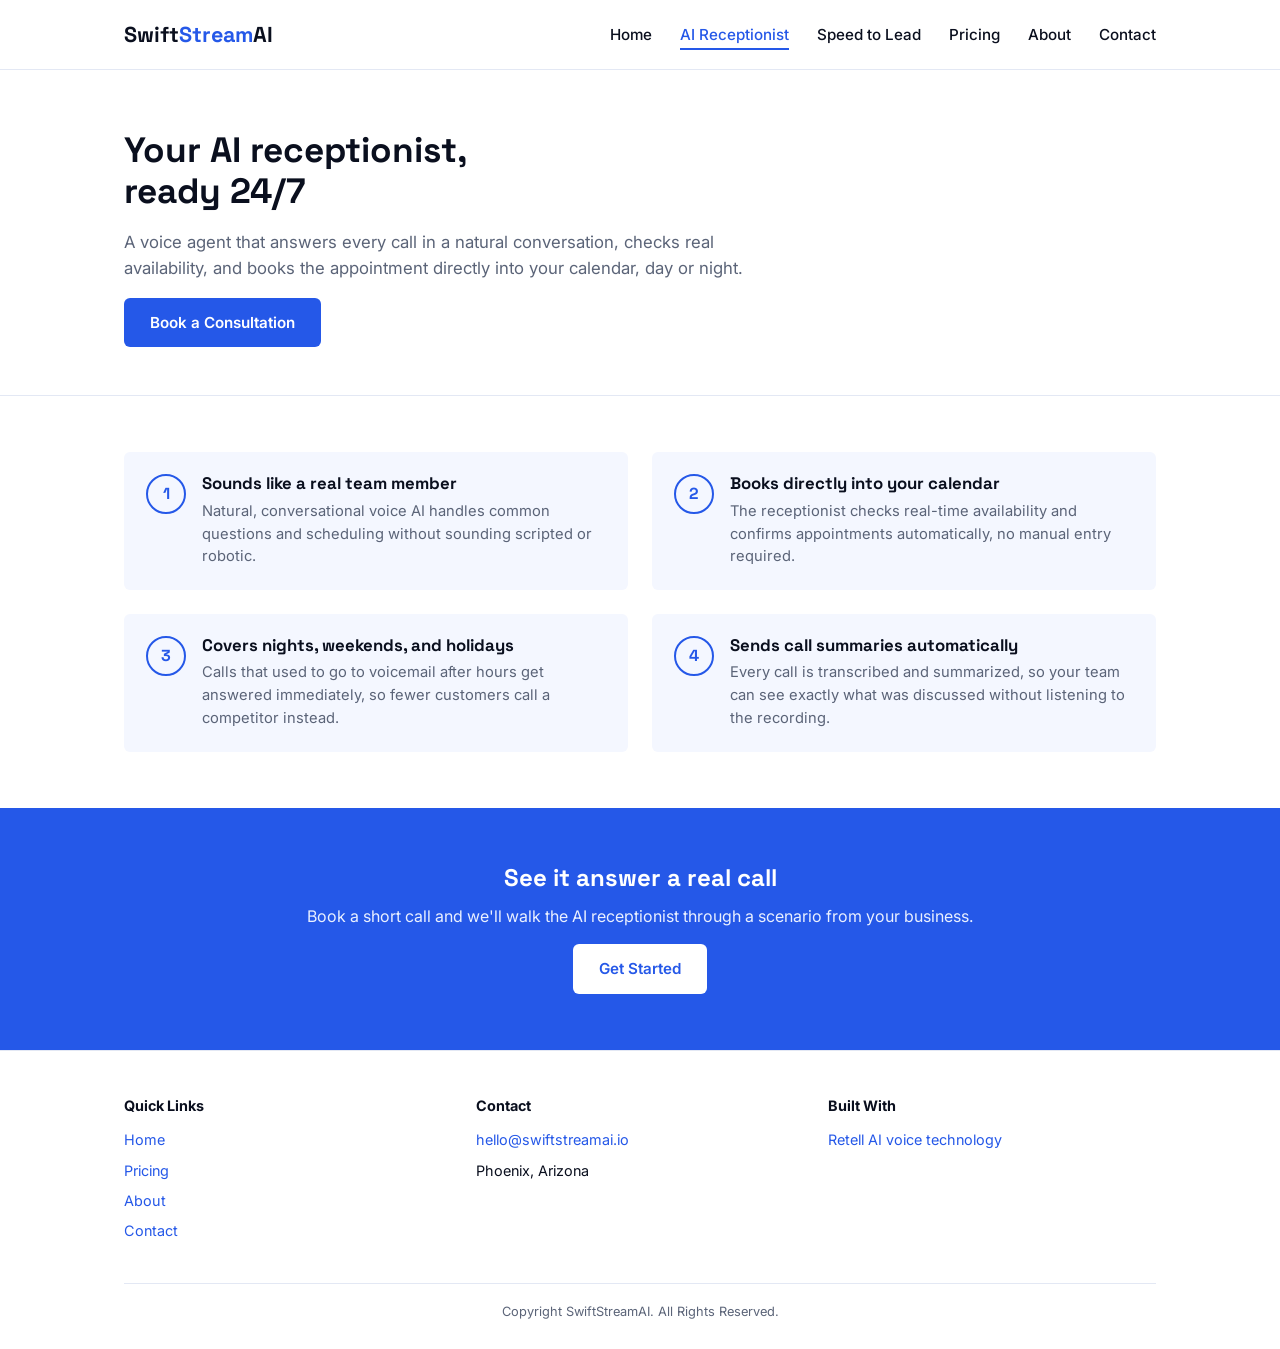
==== ai-receptionist.html @ 57c436b0 "Add files via upload" ====
<!DOCTYPE html>
<html lang="en">
<head>
  <meta charset="UTF-8">
  <meta name="viewport" content="width=device-width, initial-scale=1.0">
  <meta name="description" content="SwiftStreamAI's AI Receptionist answers every call, books appointments, and covers your business around the clock, even after hours.">
  <meta name="author" content="Sage Stone">
  <meta name="keywords" content="AI receptionist, voice AI, appointment booking, after hours calls, SwiftStreamAI">
  <title>AI Receptionist | SwiftStreamAI</title>
  <link rel="stylesheet" href="style.css">
  <link rel="preconnect" href="https://fonts.googleapis.com">
  <link href="https://fonts.googleapis.com/css2?family=Space+Grotesk:wght@500;700&family=Inter:wght@400;500;600&display=swap" rel="stylesheet">
</head>
<body>

  <header class="site-header">
    <div class="wrap">
      <div class="logo">Swift<span>Stream</span>AI</div>
      <nav class="main-nav" aria-label="Primary">
        <ul>
          <li><a href="index.html">Home</a></li>
          <li><a href="ai-receptionist.html" aria-current="page">AI Receptionist</a></li>
          <li><a href="speed-to-lead.html">Speed to Lead</a></li>
          <li><a href="pricing.html">Pricing</a></li>
          <li><a href="about.html">About</a></li>
          <li><a href="contact.html">Contact</a></li>
        </ul>
      </nav>
    </div>
  </header>

  <main>

    <section class="page-hero">
      <div class="wrap">
        <h1>Your AI receptionist, ready 24/7</h1>
        <p class="lede">A voice agent that answers every call in a natural conversation, checks real availability, and books the appointment directly into your calendar, day or night.</p>
        <a href="contact.html" class="btn btn-primary">Book a Consultation</a>
      </div>
    </section>

    <section>
      <div class="wrap">
        <div class="feature-grid">
          <div class="feature-card">
            <div class="feature-icon">1</div>
            <div>
              <h3>Sounds like a real team member</h3>
              <p>Natural, conversational voice AI handles common questions and scheduling without sounding scripted or robotic.</p>
            </div>
          </div>
          <div class="feature-card">
            <div class="feature-icon">2</div>
            <div>
              <h3>Books directly into your calendar</h3>
              <p>The receptionist checks real-time availability and confirms appointments automatically, no manual entry required.</p>
            </div>
          </div>
          <div class="feature-card">
            <div class="feature-icon">3</div>
            <div>
              <h3>Covers nights, weekends, and holidays</h3>
              <p>Calls that used to go to voicemail after hours get answered immediately, so fewer customers call a competitor instead.</p>
            </div>
          </div>
          <div class="feature-card">
            <div class="feature-icon">4</div>
            <div>
              <h3>Sends call summaries automatically</h3>
              <p>Every call is transcribed and summarized, so your team can see exactly what was discussed without listening to the recording.</p>
            </div>
          </div>
        </div>
      </div>
    </section>

    <section class="cta-banner">
      <div class="wrap">
        <h2>See it answer a real call</h2>
        <p style="color:#eaf0ff;">Book a short call and we'll walk the AI receptionist through a scenario from your business.</p>
        <a href="contact.html" class="btn btn-primary">Get Started</a>
      </div>
    </section>

  </main>

  <footer class="site-footer">
    <div class="wrap">
      <div class="footer-grid">
        <div>
          <h4>Quick Links</h4>
          <ul>
            <li><a href="index.html">Home</a></li>
            <li><a href="pricing.html">Pricing</a></li>
            <li><a href="about.html">About</a></li>
            <li><a href="contact.html">Contact</a></li>
          </ul>
        </div>
        <div>
          <h4>Contact</h4>
          <ul>
            <li><a href="mailto:hello@swiftstreamai.io">hello@swiftstreamai.io</a></li>
            <li>Phoenix, Arizona</li>
          </ul>
        </div>
        <div>
          <h4>Built With</h4>
          <ul>
            <li><a href="https://www.retellai.com" target="_blank" rel="noopener">Retell AI voice technology</a></li>
          </ul>
        </div>
      </div>
      <div class="footer-bottom">
        Copyright SwiftStreamAI. All Rights Reserved.
      </div>
    </div>
  </footer>

</body>
</html>
---- style.css ----
/* =============================================================
   SwiftStreamAI style.css
   Brand colors pulled from the live site (swiftstreamai.io)
   ============================================================= */

:root {
  --bg: #ffffff;
  --panel: #f4f7ff;
  --text: #0a0f1e;
  --muted: #5b6478;
  --primary: #2558e8;
  --secondary: #3b6eff;
  --accent: #00d4ff;
  --border: #e3e8f4;
  --radius: 6px;
  --max-width: 1080px;
}

/* ---- Reset-ish base ---- */
* {
  box-sizing: border-box;
}

body {
  margin: 0;
  font-family: 'Inter', Arial, sans-serif;
  color: var(--text);
  background-color: var(--bg);
  line-height: 1.55;
}

h1, h2, h3 {
  font-family: 'Space Grotesk', 'Inter', Arial, sans-serif;
  line-height: 1.15;
  margin: 0 0 0.5em 0;
}

p {
  margin: 0 0 1em 0;
  color: var(--muted);
}

a {
  color: var(--primary);
  text-decoration: none;
}

a:hover {
  text-decoration: underline;
}

img {
  max-width: 100%;
  display: block;
}

.wrap {
  max-width: var(--max-width);
  margin: 0 auto;
  padding: 0 24px;
}

/* ---- Header & nav ---- */
header.site-header {
  border-bottom: 1px solid var(--border);
  padding: 18px 0;
}

header.site-header .wrap {
  display: flex;
  align-items: center;
  justify-content: space-between;
}

.logo {
  font-family: 'Space Grotesk', sans-serif;
  font-size: 1.35rem;
  font-weight: 700;
  color: var(--text);
}

.logo span {
  color: var(--primary);
}

nav.main-nav ul {
  list-style: none;
  display: flex;
  gap: 28px;
  margin: 0;
  padding: 0;
}

nav.main-nav a {
  color: var(--text);
  font-size: 0.95rem;
  font-weight: 500;
}

nav.main-nav a[aria-current="page"] {
  color: var(--primary);
  border-bottom: 2px solid var(--primary);
  padding-bottom: 4px;
}

/* ---- Hero ---- */
.hero {
  padding: 72px 0 64px;
}

.hero .wrap {
  display: grid;
  grid-template-columns: 1.2fr 0.8fr;
  gap: 48px;
  align-items: center;
}

.hero h1 {
  font-size: 2.6rem;
  max-width: 11ch;
}

.hero p.lede {
  font-size: 1.1rem;
  max-width: 46ch;
}

.btn {
  display: inline-block;
  padding: 13px 26px;
  border-radius: var(--radius);
  font-weight: 600;
  font-size: 0.95rem;
}

.btn-primary {
  background-color: var(--primary);
  color: #ffffff;
}

.btn-primary:hover {
  background-color: var(--secondary);
  text-decoration: none;
}

.trust-line {
  margin-top: 22px;
  font-size: 0.85rem;
  color: var(--muted);
}

.stat-panel {
  background-color: var(--panel);
  border: 1px solid var(--border);
  border-radius: var(--radius);
  padding: 28px;
}

.stat-panel .stat {
  padding: 14px 0;
  border-bottom: 1px solid var(--border);
}

.stat-panel .stat:last-child {
  border-bottom: none;
}

.stat .stat-number {
  font-family: 'Space Grotesk', sans-serif;
  font-size: 2rem;
  font-weight: 700;
  color: var(--primary);
}

.stat .stat-label {
  font-size: 0.85rem;
  color: var(--muted);
}

/* ---- Products ---- */
.products {
  padding: 56px 0;
  border-top: 1px solid var(--border);
}

.section-heading {
  max-width: 55ch;
  margin-bottom: 36px;
}

.product-grid {
  display: grid;
  grid-template-columns: repeat(3, 1fr);
  gap: 28px;
}

.product-card {
  border-top: 3px solid var(--primary);
  padding-top: 18px;
}

.product-card:nth-child(2) {
  border-top-color: var(--secondary);
}

.product-card:nth-child(3) {
  border-top-color: var(--accent);
}

.product-card h3 {
  font-size: 1.15rem;
}

/* ---- How it works ---- */
.how-it-works {
  background-color: var(--panel);
  padding: 56px 0;
}

.steps {
  display: grid;
  grid-template-columns: repeat(3, 1fr);
  gap: 32px;
  counter-reset: step;
}

.step {
  position: relative;
  padding-left: 46px;
}

.step::before {
  counter-increment: step;
  content: counter(step);
  position: absolute;
  left: 0;
  top: 0;
  width: 32px;
  height: 32px;
  border-radius: 50%;
  border: 2px solid var(--primary);
  color: var(--primary);
  font-family: 'Space Grotesk', sans-serif;
  font-weight: 700;
  display: flex;
  align-items: center;
  justify-content: center;
}

.step h3 {
  font-size: 1.05rem;
}

/* ---- Testimonial ---- */
.testimonial {
  padding: 64px 0;
}

blockquote {
  margin: 0;
  border-left: 3px solid var(--accent);
  padding-left: 28px;
  font-size: 1.3rem;
  font-family: 'Space Grotesk', sans-serif;
  font-weight: 500;
  color: var(--text);
}

.testimonial cite {
  display: block;
  margin-top: 16px;
  font-style: normal;
  font-size: 0.9rem;
  color: var(--muted);
}

/* ---- Final CTA ---- */
.cta-banner {
  background-color: var(--primary);
  color: #ffffff;
  padding: 56px 0;
  text-align: center;
}

.cta-banner h2 {
  color: #ffffff;
}

.cta-banner .btn-primary {
  background-color: #ffffff;
  color: var(--primary);
}

.cta-banner .btn-primary:hover {
  background-color: var(--panel);
}

/* ---- Footer ---- */
footer.site-footer {
  border-top: 1px solid var(--border);
  padding: 44px 0 28px;
}

.footer-grid {
  display: grid;
  grid-template-columns: repeat(3, 1fr);
  gap: 24px;
}

.footer-grid h4 {
  font-size: 0.9rem;
  margin: 0 0 12px 0;
}

.footer-grid ul {
  list-style: none;
  margin: 0;
  padding: 0;
}

.footer-grid li {
  margin-bottom: 8px;
  font-size: 0.9rem;
}

.footer-bottom {
  margin-top: 32px;
  padding-top: 18px;
  border-top: 1px solid var(--border);
  font-size: 0.8rem;
  color: var(--muted);
  text-align: center;
}

/* ---- Page hero (interior pages) ---- */
.page-hero {
  padding: 60px 0 48px;
  border-bottom: 1px solid var(--border);
}

.page-hero h1 {
  font-size: 2.2rem;
  max-width: 18ch;
}

.page-hero p.lede {
  font-size: 1.05rem;
  max-width: 60ch;
}

/* ---- Feature grid (AI Receptionist page) ---- */
.feature-grid {
  display: grid;
  grid-template-columns: repeat(2, 1fr);
  gap: 24px;
  padding: 56px 0;
}

.feature-card {
  display: flex;
  gap: 16px;
  padding: 22px;
  background-color: var(--panel);
  border-radius: var(--radius);
}

.feature-card .feature-icon {
  flex-shrink: 0;
  width: 40px;
  height: 40px;
  border-radius: 50%;
  border: 2px solid var(--primary);
  color: var(--primary);
  font-family: 'Space Grotesk', sans-serif;
  font-weight: 700;
  display: flex;
  align-items: center;
  justify-content: center;
}

.feature-card h3 {
  font-size: 1.05rem;
  margin-bottom: 6px;
}

.feature-card p {
  margin: 0;
  font-size: 0.92rem;
}

/* ---- Pricing table ---- */
.pricing-section {
  padding: 24px 0 56px;
}

table.pricing-table {
  width: 100%;
  border-collapse: collapse;
  margin-top: 8px;
}

table.pricing-table caption {
  text-align: left;
  font-size: 0.9rem;
  color: var(--muted);
  margin-bottom: 12px;
}

table.pricing-table th,
table.pricing-table td {
  text-align: left;
  padding: 14px 16px;
  border-bottom: 1px solid var(--border);
}

table.pricing-table thead th {
  background-color: var(--primary);
  color: #ffffff;
  font-family: 'Space Grotesk', sans-serif;
  font-weight: 600;
}

table.pricing-table tbody tr:nth-child(even) {
  background-color: var(--panel);
}

table.pricing-table td.price {
  font-family: 'Space Grotesk', sans-serif;
  font-weight: 700;
  color: var(--primary);
}

.pricing-note {
  margin-top: 18px;
  font-size: 0.85rem;
}

/* ---- Responsive ---- */
@media (max-width: 720px) {
  .hero .wrap {
    grid-template-columns: 1fr;
  }
  .product-grid,
  .steps,
  .footer-grid,
  .feature-grid {
    grid-template-columns: 1fr;
  }
  nav.main-nav ul {
    flex-wrap: wrap;
    gap: 14px;
  }
  table.pricing-table {
    display: block;
    overflow-x: auto;
    white-space: nowrap;
  }
}
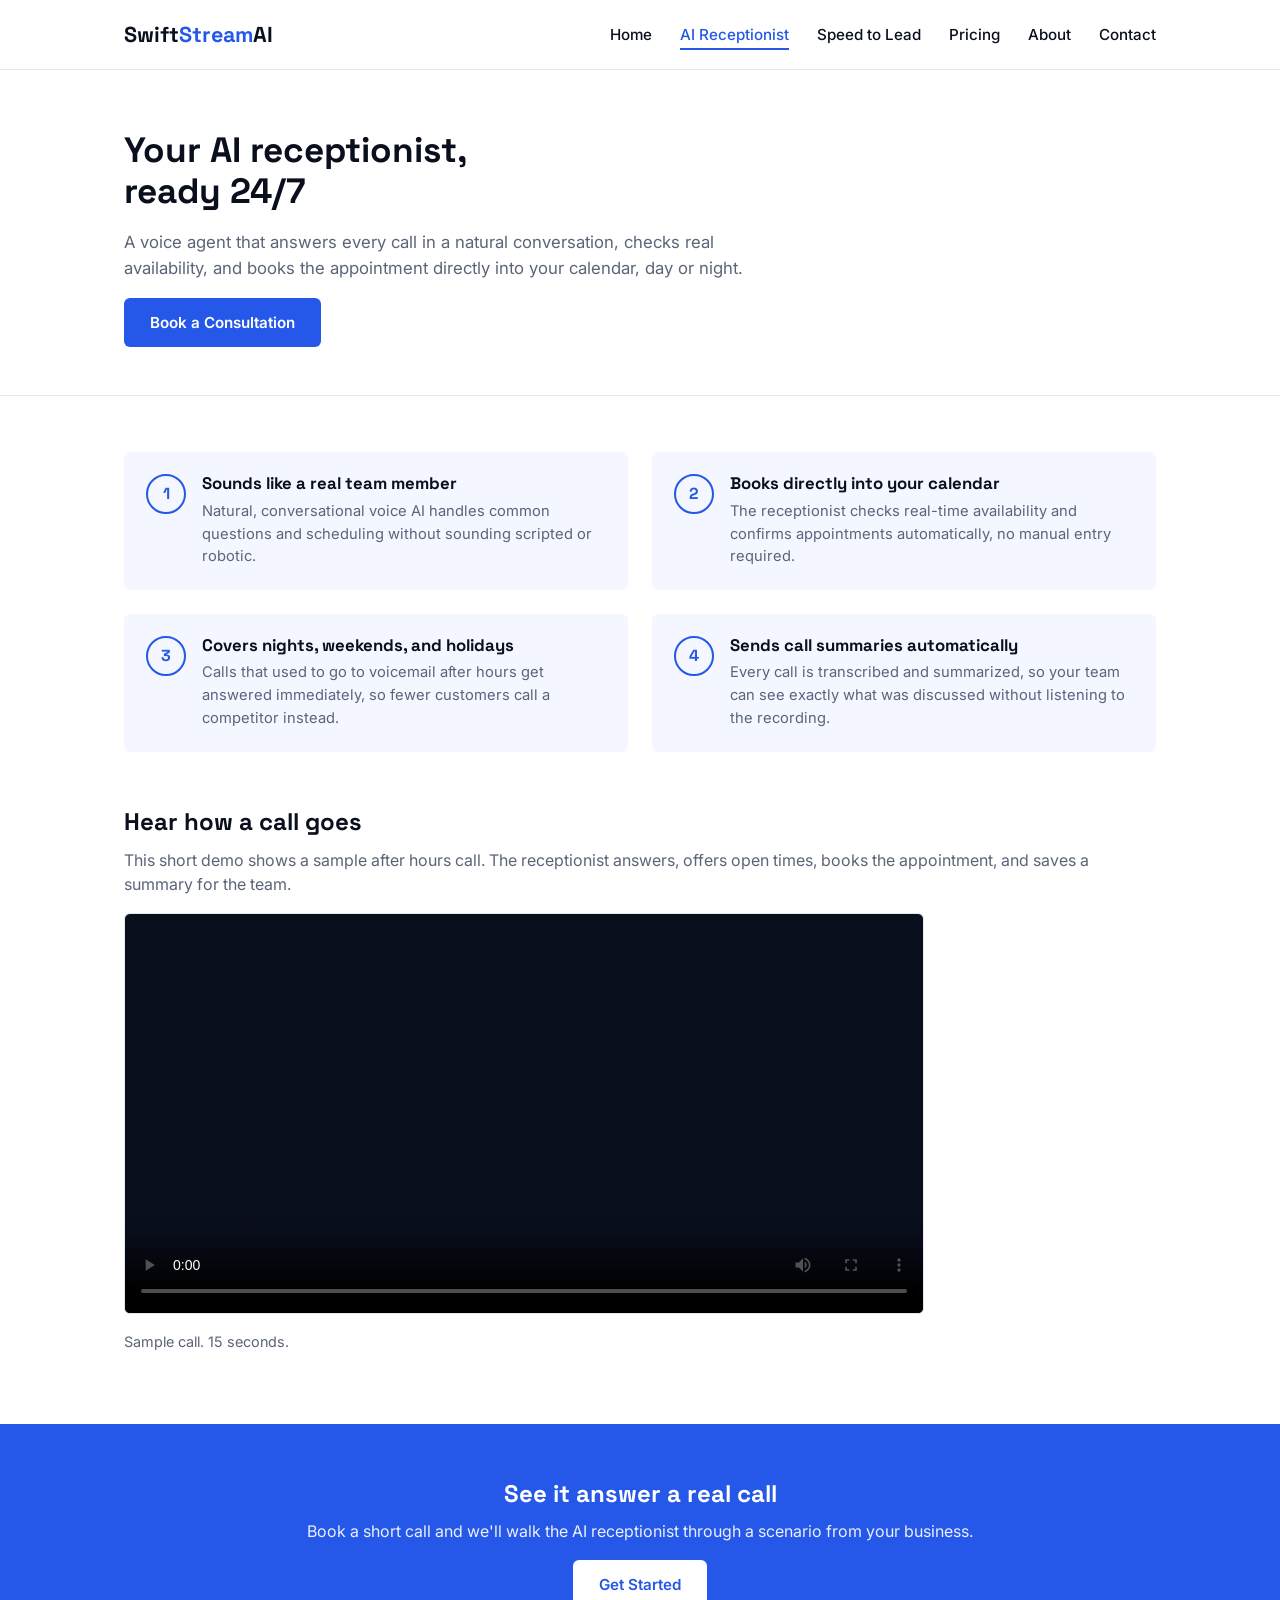
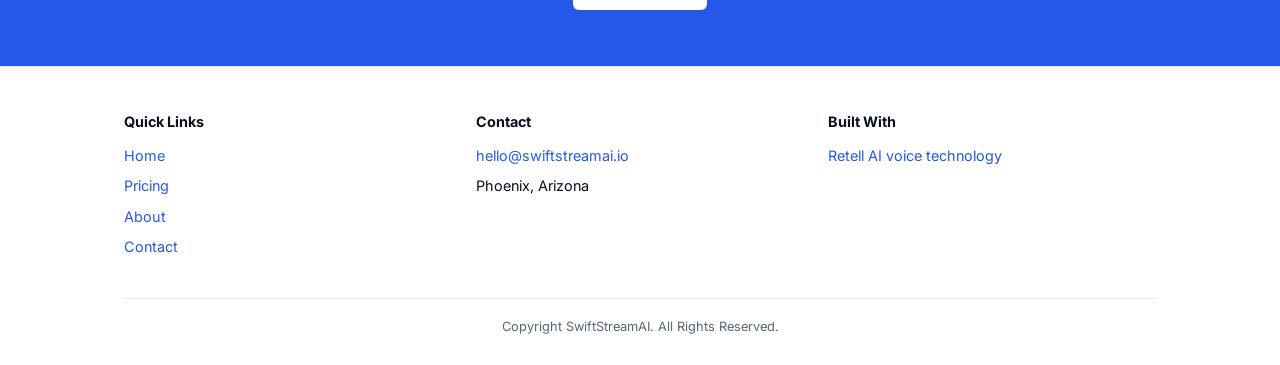
==== commit 30962a4e: "Add files via upload" ====
--- a/ai-receptionist.html
+++ b/ai-receptionist.html
@@ -1,6 +1,15 @@
 <!DOCTYPE html>
 <html lang="en">
 <head>
+  <!-- Google tag (gtag.js) -->
+  <script async src="https://www.googletagmanager.com/gtag/js?id=G-32JCXNXNNN"></script>
+  <script>
+    window.dataLayer = window.dataLayer || [];
+    function gtag(){dataLayer.push(arguments);}
+    gtag('js', new Date());
+
+    gtag('config', 'G-32JCXNXNNN');
+  </script>
   <meta charset="UTF-8">
   <meta name="viewport" content="width=device-width, initial-scale=1.0">
   <meta name="description" content="SwiftStreamAI's AI Receptionist answers every call, books appointments, and covers your business around the clock, even after hours.">
@@ -74,6 +83,18 @@
       </div>
     </section>
 
+    <section class="video-section">
+      <div class="wrap">
+        <h2>Hear how a call goes</h2>
+        <p>This short demo shows a sample after hours call. The receptionist answers, offers open times, books the appointment, and saves a summary for the team.</p>
+        <video controls preload="metadata" poster="media/demo-poster.jpg">
+          <source src="media/ai-receptionist-demo.mp4" type="video/mp4">
+          Your browser does not support the video tag.
+        </video>
+        <p class="caption">Sample call. 15 seconds.</p>
+      </div>
+    </section>
+
     <section class="cta-banner">
       <div class="wrap">
         <h2>See it answer a real call</h2>
--- a/style.css
+++ b/style.css
@@ -433,6 +433,104 @@
 .pricing-note {
   margin-top: 18px;
   font-size: 0.85rem;
+}
+
+/* ---- Video (AI Receptionist page) ---- */
+.video-section {
+  padding: 0 0 56px;
+}
+
+.video-section video {
+  width: 100%;
+  max-width: 800px;
+  border: 1px solid var(--border);
+  border-radius: var(--radius);
+  background-color: var(--text);
+}
+
+.video-section .caption {
+  max-width: 800px;
+  font-size: 0.9rem;
+  margin-top: 10px;
+}
+
+/* ---- Text sections (About, Speed to Lead) ---- */
+.content-section {
+  padding: 48px 0;
+}
+
+.content-section .prose {
+  max-width: 68ch;
+}
+
+.content-section h2 {
+  font-size: 1.5rem;
+}
+
+.fact-list {
+  list-style: none;
+  margin: 0;
+  padding: 0;
+  max-width: 68ch;
+}
+
+.fact-list li {
+  padding: 12px 0;
+  border-bottom: 1px solid var(--border);
+  color: var(--muted);
+}
+
+.fact-list strong {
+  color: var(--text);
+}
+
+/* ---- Contact form ---- */
+.form-section {
+  padding: 48px 0 64px;
+}
+
+.contact-form {
+  max-width: 560px;
+}
+
+.form-row {
+  display: flex;
+  flex-direction: column;
+  margin-bottom: 20px;
+}
+
+.form-row label {
+  font-weight: 600;
+  font-size: 0.92rem;
+  margin-bottom: 6px;
+}
+
+.form-row input,
+.form-row textarea {
+  font-family: 'Inter', Arial, sans-serif;
+  font-size: 1rem;
+  padding: 11px 12px;
+  border: 1px solid #b9c3d9;
+  border-radius: var(--radius);
+  color: var(--text);
+}
+
+.form-row input:focus,
+.form-row textarea:focus {
+  outline: 2px solid var(--secondary);
+  border-color: var(--secondary);
+}
+
+.contact-form button.btn {
+  border: none;
+  cursor: pointer;
+  font-family: 'Inter', Arial, sans-serif;
+}
+
+.contact-aside {
+  max-width: 560px;
+  margin-top: 28px;
+  font-size: 0.92rem;
 }
 
 /* ---- Responsive ---- */
